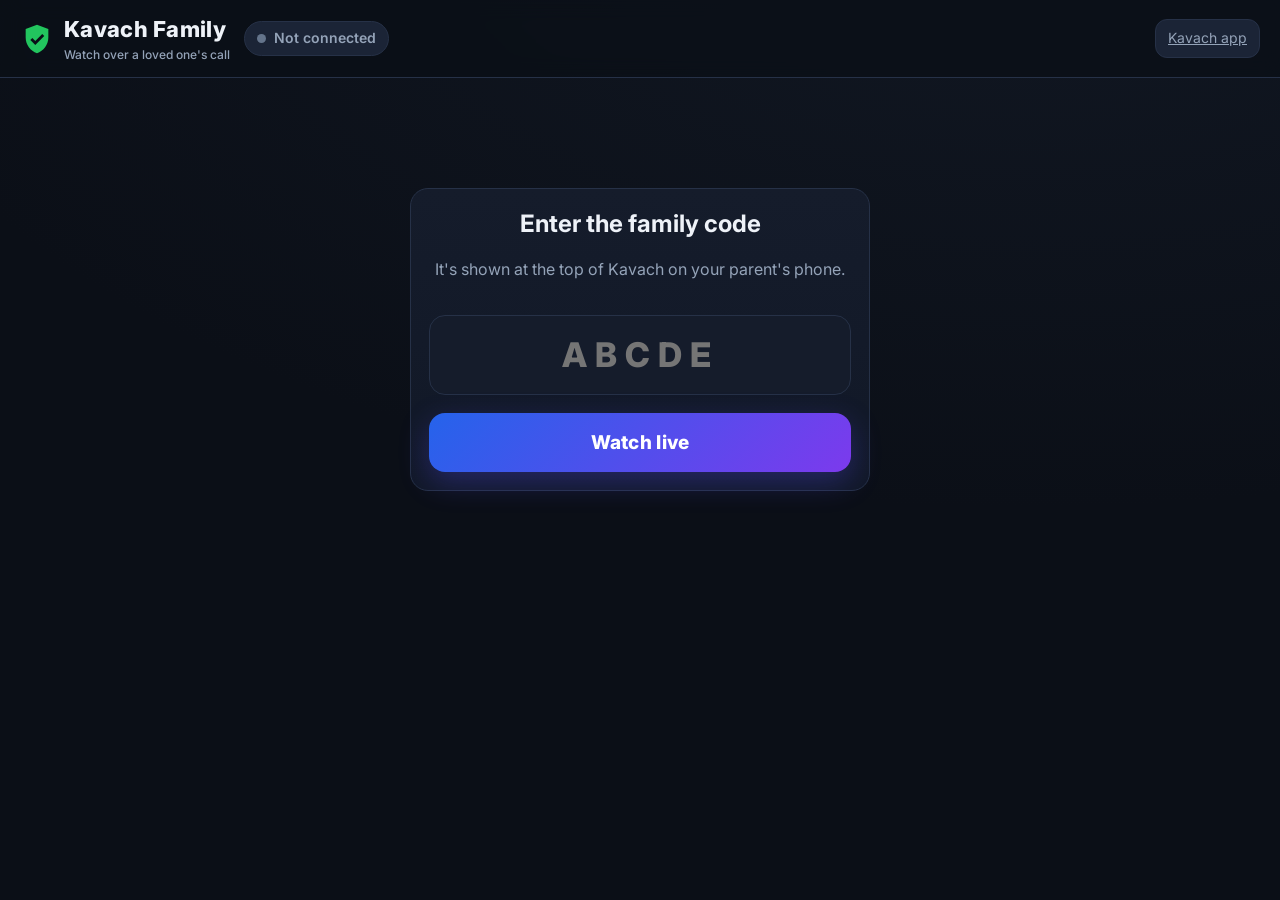
==== static/family.html @ e49eddca "Kavach v1: live scam meter, stage tracker, spoken warnings, family live view, post-call report, demo" ====
<!doctype html>
<html lang="en">
<head>
  <meta charset="utf-8">
  <meta name="viewport" content="width=device-width, initial-scale=1, viewport-fit=cover">
  <meta name="theme-color" content="#0b0f17">
  <title>Kavach Family View</title>
  <meta name="description" content="Watch a loved one's call live and get alerted the moment Kavach detects a scam.">
  <link rel="icon" href="data:image/svg+xml,%3Csvg xmlns='http://www.w3.org/2000/svg' viewBox='0 0 24 24'%3E%3Cpath fill='%23a78bfa' d='M12 2 4 5v6c0 5 3.4 9.7 8 11 4.6-1.3 8-6 8-11V5l-8-3z'/%3E%3C/svg%3E">
  <link rel="preconnect" href="https://fonts.googleapis.com">
  <link href="https://fonts.googleapis.com/css2?family=Inter:wght@400;500;600;700;800;900&display=swap" rel="stylesheet">
  <link rel="stylesheet" href="css/kavach.css">
</head>
<body>
  <header class="topbar">
    <div class="brand">
      <svg viewBox="0 0 24 24" fill="currentColor" aria-hidden="true"><path d="M12 2 4 5v6c0 5 3.4 9.7 8 11 4.6-1.3 8-6 8-11V5l-8-3zm-1.2 14.2-3.5-3.5 1.4-1.4 2.1 2.1 4.9-4.9 1.4 1.4-6.3 6.3z"/></svg>
      <div>Kavach Family<small>Watch over a loved one's call</small></div>
    </div>
    <span class="pill" id="status"><span class="dot"></span><span id="status-text">Not connected</span></span>
    <div class="spacer"></div>
    <a class="icon-btn" href="./">Kavach app</a>
  </header>

  <main class="wrap">
    <section class="join card" id="join">
      <h2 style="margin:0">Enter the family code</h2>
      <p class="sub" style="color:var(--muted)">It's shown at the top of Kavach on your parent's phone.</p>
      <form id="join-form">
        <input id="code-input" maxlength="5" autocomplete="off" placeholder="ABCDE" aria-label="Family code">
        <button class="go" style="margin:0;width:100%">Watch live</button>
      </form>
    </section>

    <div class="hidden" id="watching">
      <div class="family-banner">
        <span style="font-size:30px">👵</span>
        <div><div class="who">Amma's call</div><div style="color:var(--muted);font-size:14px">Family code <b id="code"></b> · you'll be alerted if it turns into a scam</div></div>
        <div class="spacer"></div>
        <button class="icon-btn" id="sound-btn">🔔 Enable alert sound</button>
      </div>
      <div id="dashboard"></div>
    </div>
  </main>

  <script type="module" src="js/family.js"></script>
</body>
</html>
---- static/css/kavach.css ----
:root {
  --bg: #0b0f17;
  --bg-2: #111827;
  --panel: #151c2b;
  --panel-2: #1b2436;
  --line: #263147;
  --text: #eef2f8;
  --muted: #94a3b8;
  --faint: #64748b;
  --safe: #22c55e;
  --warn: #f59e0b;
  --danger: #ef4444;
  --accent: #60a5fa;
  --accent-2: #a78bfa;
  --radius: 18px;
  --risk: var(--safe);
  font-family: "Inter", "Noto Sans", "Noto Sans Devanagari", "Noto Sans Tamil", system-ui, -apple-system, "Segoe UI", sans-serif;
  color-scheme: dark;
}

* { box-sizing: border-box; }
html, body { margin: 0; }
body {
  background: radial-gradient(1200px 600px at 80% -10%, #1e293b55, transparent), var(--bg);
  color: var(--text);
  min-height: 100vh;
  font-size: 16px;
  line-height: 1.45;
  -webkit-font-smoothing: antialiased;
}
body.risk-mid { --risk: var(--warn); }
body.risk-high { --risk: var(--danger); }

button, select, input { font: inherit; color: inherit; }
button { cursor: pointer; }
a { color: var(--accent); }
.hidden { display: none !important; }

/* ---------- Top bar ---------- */
.topbar {
  display: flex; align-items: center; gap: 14px; flex-wrap: wrap;
  padding: 14px 20px; border-bottom: 1px solid var(--line);
  background: #0b0f17cc; backdrop-filter: blur(10px);
  position: sticky; top: 0; z-index: 20;
}
.brand { display: flex; align-items: center; gap: 10px; font-weight: 800; font-size: 22px; letter-spacing: .3px; }
.brand svg { width: 34px; height: 34px; color: var(--risk); transition: color .4s; }
.brand small { display: block; font-size: 12px; font-weight: 500; color: var(--muted); letter-spacing: 0; }
.spacer { flex: 1; }

.pill {
  display: inline-flex; align-items: center; gap: 8px;
  padding: 6px 12px; border-radius: 999px; font-size: 14px; font-weight: 600;
  background: var(--panel-2); border: 1px solid var(--line); color: var(--muted);
}
.pill .dot { width: 9px; height: 9px; border-radius: 50%; background: var(--faint); }
.pill.live { color: #fecaca; border-color: #7f1d1d; background: #2a1215; }
.pill.live .dot { background: var(--danger); animation: blink 1s infinite; }
.pill.connecting .dot { background: var(--warn); animation: blink .5s infinite; }
@keyframes blink { 50% { opacity: .25; } }

.code-badge {
  display: inline-flex; align-items: center; gap: 8px; cursor: pointer;
  padding: 6px 12px; border-radius: 999px; font-size: 14px;
  background: #1e1b4b; border: 1px solid #4338ca; color: #c7d2fe;
}
.code-badge b { font-family: ui-monospace, Menlo, monospace; letter-spacing: 2px; color: #fff; }

.icon-btn {
  background: var(--panel-2); border: 1px solid var(--line); border-radius: 12px;
  padding: 8px 12px; font-size: 14px; color: var(--muted);
}
.icon-btn:hover { color: var(--text); border-color: var(--faint); }

/* ---------- Layout ---------- */
.wrap { max-width: 1280px; margin: 0 auto; padding: 20px; }
.controls {
  display: flex; flex-wrap: wrap; gap: 12px; align-items: end; margin-bottom: 18px;
}
.field { display: flex; flex-direction: column; gap: 6px; }
.field label { font-size: 13px; color: var(--muted); font-weight: 600; }
select {
  background: var(--panel); border: 1px solid var(--line); border-radius: 12px;
  padding: 12px 14px; min-width: 190px; font-size: 16px;
}
.seg { display: inline-flex; background: var(--panel); border: 1px solid var(--line); border-radius: 12px; padding: 4px; }
.seg button {
  background: none; border: 0; padding: 9px 14px; border-radius: 9px; color: var(--muted); font-weight: 600;
}
.seg button.on { background: var(--panel-2); color: var(--text); box-shadow: inset 0 0 0 1px var(--line); }

.go {
  margin-left: auto; min-width: 230px; padding: 16px 26px; border-radius: 16px; border: 0;
  font-size: 19px; font-weight: 800; letter-spacing: .3px;
  background: linear-gradient(135deg, #2563eb, #7c3aed); color: #fff;
  box-shadow: 0 10px 30px #4f46e555; transition: transform .1s, box-shadow .2s;
  display: inline-flex; align-items: center; justify-content: center; gap: 10px;
}
.go:hover { transform: translateY(-1px); }
.go:active { transform: translateY(1px); }
.go.stop { background: linear-gradient(135deg, #dc2626, #9f1239); box-shadow: 0 10px 30px #dc262655; }
.go:disabled { opacity: .6; cursor: progress; }

.grid {
  display: grid; gap: 18px;
  grid-template-columns: minmax(320px, 420px) 1fr;
}
.card {
  background: linear-gradient(180deg, var(--panel), var(--bg-2));
  border: 1px solid var(--line); border-radius: var(--radius); padding: 18px;
}
.card h3 {
  margin: 0 0 12px; font-size: 13px; text-transform: uppercase; letter-spacing: 1.2px; color: var(--muted);
  display: flex; align-items: center; gap: 8px;
}
.card h3 .tag { margin-left: auto; text-transform: none; letter-spacing: 0; font-weight: 500; color: var(--faint); }
.col { display: flex; flex-direction: column; gap: 18px; min-width: 0; }

/* ---------- Meter ---------- */
.meter-card { text-align: center; position: relative; overflow: hidden; }
.meter-card::after {
  content: ""; position: absolute; inset: auto -40% -60% -40%; height: 70%;
  background: radial-gradient(closest-side, var(--risk), transparent); opacity: .13; transition: background .5s;
  pointer-events: none;
}
.gauge { width: 100%; max-width: 340px; margin: 0 auto; display: block; }
.gauge .track { stroke: #233049; }
.gauge .fill { stroke: var(--risk); transition: stroke-dashoffset .8s cubic-bezier(.2,.8,.2,1), stroke .5s; filter: drop-shadow(0 0 10px var(--risk)); }
.score-num { font-size: 64px; font-weight: 900; line-height: 1; margin-top: -92px; color: var(--risk); transition: color .5s; font-variant-numeric: tabular-nums; }
.score-num small { font-size: 22px; color: var(--muted); font-weight: 700; }
.verdict { margin-top: 8px; font-size: 20px; font-weight: 800; color: var(--risk); }
.scam-type { margin-top: 4px; color: var(--muted); font-size: 15px; min-height: 22px; }
.reason { margin-top: 10px; font-size: 15px; color: var(--text); min-height: 22px; }
.flags { display: flex; flex-wrap: wrap; gap: 8px; justify-content: center; margin-top: 12px; min-height: 8px; }
.flag {
  padding: 5px 11px; border-radius: 999px; font-size: 13px; font-weight: 600;
  background: #3b0d12; color: #fecaca; border: 1px solid #7f1d1d; animation: pop .35s ease-out;
}
@keyframes pop { from { transform: scale(.6); opacity: 0; } }

/* ---------- Scam stages ---------- */
.stages { display: grid; grid-template-columns: repeat(5, 1fr); gap: 6px; }
.stage { text-align: center; font-size: 12px; color: var(--faint); }
.stage .bar { height: 8px; border-radius: 6px; background: #233049; margin-bottom: 7px; transition: background .4s, box-shadow .4s; }
.stage.done { color: var(--text); }
.stage.done .bar { background: var(--risk); box-shadow: 0 0 12px var(--risk); }
.stage.current { font-weight: 800; color: var(--risk); }

/* ---------- Safe reply ---------- */
.reply-card { border-color: #14532d; background: linear-gradient(180deg, #0f2a1c, #0d1f17); }
.reply-card h3 { color: #86efac; }
.reply-text { font-size: 22px; font-weight: 700; line-height: 1.35; color: #dcfce7; }
.reply-card button { margin-top: 12px; }
.btn {
  background: var(--panel-2); border: 1px solid var(--line); border-radius: 12px; padding: 10px 16px; font-weight: 700;
  display: inline-flex; align-items: center; gap: 8px;
}
.btn.green { background: #14532d; border-color: #166534; color: #dcfce7; }
.btn.red { background: #7f1d1d; border-color: #991b1b; color: #fee2e2; }
.btn.blue { background: #1e3a8a; border-color: #1d4ed8; color: #dbeafe; }

/* ---------- Audio visual ---------- */
.viz { display: flex; align-items: center; gap: 12px; }
.viz canvas { width: 100%; height: 54px; display: block; }
.viz .lang { white-space: nowrap; font-size: 13px; color: var(--muted); }

/* ---------- Transcript ---------- */
.transcript-card { display: flex; flex-direction: column; min-height: 460px; }
.transcript { flex: 1; overflow-y: auto; max-height: 520px; padding-right: 6px; scroll-behavior: smooth; }
.empty { color: var(--faint); text-align: center; padding: 60px 20px; font-size: 17px; }
.empty b { color: var(--muted); }
.line { padding: 12px 14px; border-radius: 14px; background: #ffffff06; border: 1px solid transparent; margin-bottom: 10px; animation: slide .3s ease-out; }
@keyframes slide { from { transform: translateY(8px); opacity: 0; } }
.line .meta { display: flex; gap: 8px; font-size: 12px; color: var(--faint); margin-bottom: 4px; }
.line .meta .lg { background: var(--panel-2); border-radius: 6px; padding: 0 6px; color: var(--muted); }
.line .txt { font-size: 19px; line-height: 1.5; }
.line .en { font-size: 14px; color: var(--muted); margin-top: 4px; font-style: italic; }
.line.partial { opacity: .6; border-style: dashed; border-color: var(--line); }
.line.hot { border-color: #7f1d1d; background: #2a121566; }
mark { background: #ef444433; color: #fecaca; border-radius: 4px; padding: 0 3px; font-weight: 700; }

/* ---------- Timeline ---------- */
.timeline svg { width: 100%; height: 110px; display: block; }
.timeline .grid-line { stroke: #233049; stroke-dasharray: 3 5; }
.timeline .area { fill: url(#riskGrad); }
.timeline .path { fill: none; stroke: var(--risk); stroke-width: 2.5; filter: drop-shadow(0 0 6px var(--risk)); }
.timeline .warn-mark { stroke: var(--danger); stroke-width: 2; }
.timeline text { fill: var(--faint); font-size: 10px; }

/* ---------- Warning overlay ---------- */
.alarm {
  position: fixed; inset: 0; z-index: 100; display: flex; align-items: center; justify-content: center; padding: 24px;
  background: radial-gradient(circle at center, #b91c1cee, #450a0aF5);
  animation: alarm 1.1s ease-in-out infinite alternate;
}
@keyframes alarm { to { background: radial-gradient(circle at center, #dc2626f0, #7f1d1dF5); } }
.alarm-inner { text-align: center; max-width: 900px; }
.alarm .big-icon { font-size: 90px; line-height: 1; animation: shake .5s infinite; display: inline-block; }
@keyframes shake { 25% { transform: rotate(-8deg); } 75% { transform: rotate(8deg); } }
.alarm h1 { font-size: clamp(30px, 6vw, 64px); margin: 12px 0; line-height: 1.15; font-weight: 900; }
.alarm .alarm-en { font-size: clamp(16px, 2.4vw, 22px); opacity: .9; }
.alarm .alarm-score { display: inline-block; margin-top: 18px; padding: 8px 18px; border-radius: 999px; background: #00000040; font-weight: 800; font-size: 18px; }
.alarm .actions { margin-top: 26px; display: flex; gap: 12px; justify-content: center; flex-wrap: wrap; }
.alarm .actions .btn { font-size: 18px; padding: 14px 22px; background: #fff; color: #7f1d1d; border: 0; }
.alarm .actions .btn.ghost { background: #00000033; color: #fff; }

/* ---------- Modal (report, share) ---------- */
.modal-bg { position: fixed; inset: 0; z-index: 90; background: #000000aa; display: flex; align-items: center; justify-content: center; padding: 16px; }
.modal {
  width: min(760px, 100%); max-height: 92vh; overflow-y: auto;
  background: var(--bg-2); border: 1px solid var(--line); border-radius: 22px; padding: 26px;
  animation: pop .3s ease-out;
}
.modal h2 { margin: 0 0 6px; font-size: 26px; }
.modal .sub { color: var(--muted); margin-bottom: 16px; }
.verdict-badge { display: inline-block; padding: 6px 14px; border-radius: 999px; font-weight: 900; letter-spacing: 1px; text-transform: uppercase; font-size: 14px; }
.verdict-badge.scam { background: #7f1d1d; color: #fee2e2; }
.verdict-badge.suspicious { background: #78350f; color: #fef3c7; }
.verdict-badge.safe { background: #14532d; color: #dcfce7; }
.summary-local { font-size: 21px; line-height: 1.5; font-weight: 600; margin: 14px 0 6px; }
.summary-en { color: var(--muted); }
.steps { margin: 16px 0; padding-left: 0; list-style: none; }
.steps li { padding: 10px 14px; border-radius: 12px; background: var(--panel); margin-bottom: 8px; border-left: 4px solid var(--accent); }
.helpline {
  display: flex; align-items: center; gap: 16px; padding: 16px; border-radius: 16px; margin: 12px 0;
  background: linear-gradient(135deg, #1e3a8a, #312e81); border: 1px solid #3730a3;
}
.helpline .num { font-size: 40px; font-weight: 900; letter-spacing: 2px; }
.helpline a { color: #fff; }
.modal .row { display: flex; gap: 10px; flex-wrap: wrap; margin-top: 16px; }
.stats { display: grid; grid-template-columns: repeat(3, 1fr); gap: 10px; margin: 14px 0; }
.stat { background: var(--panel); border-radius: 14px; padding: 12px; text-align: center; }
.stat b { display: block; font-size: 24px; }
.stat span { font-size: 12px; color: var(--muted); }
.qr { background: #fff; padding: 14px; border-radius: 14px; display: inline-block; margin: 12px 0; }
.share-link { font-family: ui-monospace, Menlo, monospace; background: var(--panel); padding: 10px 12px; border-radius: 10px; word-break: break-all; font-size: 14px; }

/* ---------- History drawer ---------- */
.history { margin-top: 18px; }
.hist-item { display: flex; gap: 12px; align-items: center; padding: 10px 12px; border-radius: 12px; background: var(--panel); margin-bottom: 8px; font-size: 14px; }
.hist-item .when { color: var(--faint); white-space: nowrap; }
.hist-item .what { flex: 1; color: var(--muted); }

/* ---------- Toast ---------- */
.toast {
  position: fixed; bottom: 20px; left: 50%; transform: translateX(-50%); z-index: 120;
  background: #1f2937; border: 1px solid var(--line); padding: 12px 18px; border-radius: 12px; font-size: 15px;
  box-shadow: 0 10px 30px #0008; max-width: calc(100% - 32px);
}
.toast.err { border-color: #991b1b; background: #2a1215; }

/* ---------- Family page ---------- */
.join { max-width: 460px; margin: 10vh auto; text-align: center; }
.join input {
  width: 100%; text-align: center; font-size: 34px; letter-spacing: 8px; text-transform: uppercase; font-weight: 800;
  background: var(--panel); border: 1px solid var(--line); border-radius: 16px; padding: 14px; margin: 18px 0;
}
.family-banner { padding: 14px 18px; border-radius: 16px; margin-bottom: 18px; background: var(--panel); border: 1px solid var(--line); display: flex; gap: 14px; align-items: center; flex-wrap: wrap; }
.family-banner .who { font-size: 20px; font-weight: 800; }

/* ---------- Mobile ---------- */
@media (max-width: 900px) {
  .grid { grid-template-columns: 1fr; }
  .go { margin-left: 0; width: 100%; }
  .transcript-card { min-height: 320px; }
  .score-num { font-size: 54px; }
}
@media (max-width: 560px) {
  .wrap { padding: 14px 16px; }
  .topbar { padding: 12px 16px; }
  .controls .field, .controls select { width: 100%; }
  .seg { width: 100%; }
  .seg button { flex: 1; }
  .stage { font-size: 10px; }
  .stats { grid-template-columns: 1fr 1fr 1fr; }
}
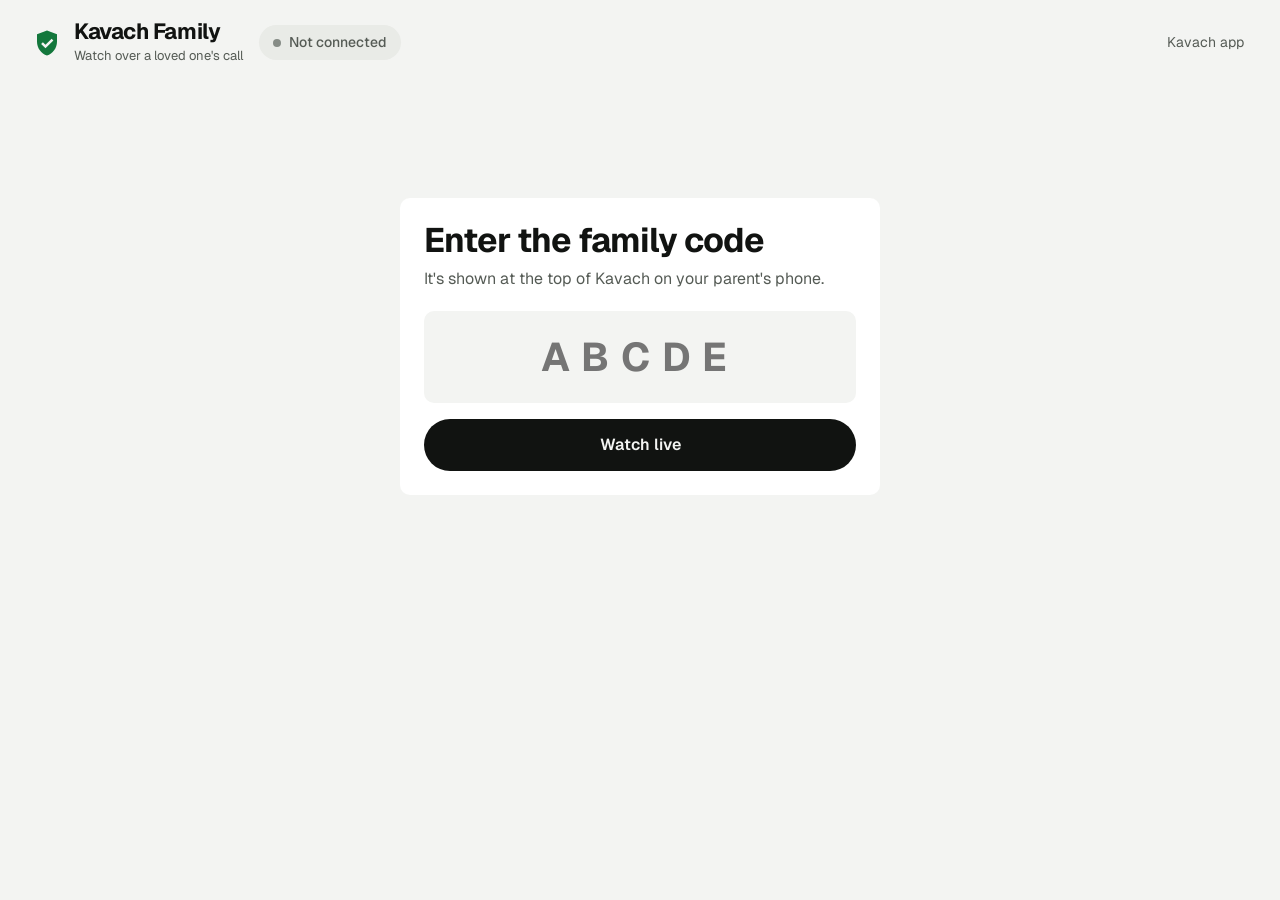
==== commit 8d2564d8: "Premium redesign: flat surfaces, Geist type, light and dark modes, no gradients/glows/emoji Co-Autho" ====
--- a/static/family.html
+++ b/static/family.html
@@ -3,19 +3,19 @@
 <head>
   <meta charset="utf-8">
   <meta name="viewport" content="width=device-width, initial-scale=1, viewport-fit=cover">
-  <meta name="theme-color" content="#0b0f17">
+  <meta name="theme-color" content="#f3f4f2">
   <title>Kavach Family View</title>
   <meta name="description" content="Watch a loved one's call live and get alerted the moment Kavach detects a scam.">
-  <link rel="icon" href="data:image/svg+xml,%3Csvg xmlns='http://www.w3.org/2000/svg' viewBox='0 0 24 24'%3E%3Cpath fill='%23a78bfa' d='M12 2 4 5v6c0 5 3.4 9.7 8 11 4.6-1.3 8-6 8-11V5l-8-3z'/%3E%3C/svg%3E">
+  <link rel="icon" href="data:image/svg+xml,%3Csvg xmlns='http://www.w3.org/2000/svg' viewBox='0 0 24 24'%3E%3Cpath fill='%2313773c' d='M12 2 4 5v6c0 5 3.4 9.7 8 11 4.6-1.3 8-6 8-11V5l-8-3z'/%3E%3C/svg%3E">
   <link rel="preconnect" href="https://fonts.googleapis.com">
-  <link href="https://fonts.googleapis.com/css2?family=Inter:wght@400;500;600;700;800;900&display=swap" rel="stylesheet">
+  <link href="https://fonts.googleapis.com/css2?family=Geist:wght@400;500;600;700&family=Noto+Sans+Devanagari:wght@400;600;700&display=swap" rel="stylesheet">
   <link rel="stylesheet" href="css/kavach.css">
 </head>
 <body>
   <header class="topbar">
     <div class="brand">
       <svg viewBox="0 0 24 24" fill="currentColor" aria-hidden="true"><path d="M12 2 4 5v6c0 5 3.4 9.7 8 11 4.6-1.3 8-6 8-11V5l-8-3zm-1.2 14.2-3.5-3.5 1.4-1.4 2.1 2.1 4.9-4.9 1.4 1.4-6.3 6.3z"/></svg>
-      <div>Kavach Family<small>Watch over a loved one's call</small></div>
+      <div><h1>Kavach Family</h1><small>Watch over a loved one's call</small></div>
     </div>
     <span class="pill" id="status"><span class="dot"></span><span id="status-text">Not connected</span></span>
     <div class="spacer"></div>
@@ -24,20 +24,19 @@
 
   <main class="wrap">
     <section class="join card" id="join">
-      <h2 style="margin:0">Enter the family code</h2>
-      <p class="sub" style="color:var(--muted)">It's shown at the top of Kavach on your parent's phone.</p>
+      <h2>Enter the family code</h2>
+      <p style="color:var(--muted);margin:0">It's shown at the top of Kavach on your parent's phone.</p>
       <form id="join-form">
         <input id="code-input" maxlength="5" autocomplete="off" placeholder="ABCDE" aria-label="Family code">
-        <button class="go" style="margin:0;width:100%">Watch live</button>
+        <button class="go">Watch live</button>
       </form>
     </section>
 
     <div class="hidden" id="watching">
       <div class="family-banner">
-        <span style="font-size:30px">👵</span>
         <div><div class="who">Amma's call</div><div style="color:var(--muted);font-size:14px">Family code <b id="code"></b> · you'll be alerted if it turns into a scam</div></div>
         <div class="spacer"></div>
-        <button class="icon-btn" id="sound-btn">🔔 Enable alert sound</button>
+        <button class="icon-btn" id="sound-btn">Turn on alert sound</button>
       </div>
       <div id="dashboard"></div>
     </div>
--- a/static/css/kavach.css
+++ b/static/css/kavach.css
@@ -1,276 +1,280 @@
+/* Kavach — flat, quiet surfaces; the risk number is the loudest thing on screen.
+   One ground, one ink, one action colour (ink). Risk colours are data, not decoration. */
 :root {
-  --bg: #0b0f17;
-  --bg-2: #111827;
-  --panel: #151c2b;
-  --panel-2: #1b2436;
-  --line: #263147;
-  --text: #eef2f8;
-  --muted: #94a3b8;
-  --faint: #64748b;
-  --safe: #22c55e;
-  --warn: #f59e0b;
-  --danger: #ef4444;
-  --accent: #60a5fa;
-  --accent-2: #a78bfa;
-  --radius: 18px;
+  --ground: #f3f4f2;
+  --surface: #ffffff;
+  --surface-2: #e9ebe7;
+  --surface-3: #dfe2dd;
+  --ink: #111311;
+  --muted: #555b55;
+  --faint: #868c86;
+  --safe: #13773c;
+  --warn: #a8540a;
+  --danger: #c81e1e;
+  --danger-ground: #b91515;
+  --hot-bg: #fbe3e1;
+  --hot-ink: #8f1414;
   --risk: var(--safe);
-  font-family: "Inter", "Noto Sans", "Noto Sans Devanagari", "Noto Sans Tamil", system-ui, -apple-system, "Segoe UI", sans-serif;
+  --radius: 10px;
+  font-family: "Geist", "Noto Sans Devanagari", "Noto Sans Tamil", system-ui, -apple-system, "Segoe UI", sans-serif;
+  color-scheme: light;
+}
+@media (prefers-color-scheme: dark) {
+  :root:not([data-theme="light"]) {
+    --ground: #0c0d0c; --surface: #161816; --surface-2: #1f221f; --surface-3: #2a2d2a;
+    --ink: #f1f2f0; --muted: #a6aba6; --faint: #6f746f;
+    --safe: #3fcf7d; --warn: #f0a63a; --danger: #ff5148; --danger-ground: #c4120c;
+    --hot-bg: #3a1513; --hot-ink: #ffc9c4;
+    color-scheme: dark;
+  }
+}
+:root[data-theme="dark"] {
+  --ground: #0c0d0c; --surface: #161816; --surface-2: #1f221f; --surface-3: #2a2d2a;
+  --ink: #f1f2f0; --muted: #a6aba6; --faint: #6f746f;
+  --safe: #3fcf7d; --warn: #f0a63a; --danger: #ff5148; --danger-ground: #c4120c;
+  --hot-bg: #3a1513; --hot-ink: #ffc9c4;
   color-scheme: dark;
 }
 
 * { box-sizing: border-box; }
-html, body { margin: 0; }
+html, body { margin: 0; overflow-x: hidden; }
 body {
-  background: radial-gradient(1200px 600px at 80% -10%, #1e293b55, transparent), var(--bg);
-  color: var(--text);
+  background: var(--ground);
+  color: var(--ink);
   min-height: 100vh;
   font-size: 16px;
-  line-height: 1.45;
+  line-height: 1.5;
   -webkit-font-smoothing: antialiased;
+  font-feature-settings: "tnum" 1;
 }
 body.risk-mid { --risk: var(--warn); }
 body.risk-high { --risk: var(--danger); }
 
 button, select, input { font: inherit; color: inherit; }
 button { cursor: pointer; }
-a { color: var(--accent); }
+a { color: inherit; }
 .hidden { display: none !important; }
 
-/* ---------- Top bar ---------- */
+/* ---------- Bar ---------- */
 .topbar {
-  display: flex; align-items: center; gap: 14px; flex-wrap: wrap;
-  padding: 14px 20px; border-bottom: 1px solid var(--line);
-  background: #0b0f17cc; backdrop-filter: blur(10px);
-  position: sticky; top: 0; z-index: 20;
-}
-.brand { display: flex; align-items: center; gap: 10px; font-weight: 800; font-size: 22px; letter-spacing: .3px; }
-.brand svg { width: 34px; height: 34px; color: var(--risk); transition: color .4s; }
-.brand small { display: block; font-size: 12px; font-weight: 500; color: var(--muted); letter-spacing: 0; }
+  display: flex; align-items: center; gap: 16px; flex-wrap: wrap;
+  max-width: 1320px; margin: 0 auto; padding: 20px 32px 8px;
+}
+.brand { display: flex; align-items: center; gap: 12px; }
+.brand svg { width: 30px; height: 30px; color: var(--risk); transition: color .4s; }
+.brand h1 { margin: 0; font-size: 22px; font-weight: 700; letter-spacing: -0.02em; line-height: 1; }
+.brand small { display: block; font-size: 13px; font-weight: 400; color: var(--muted); margin-top: 4px; letter-spacing: 0; }
 .spacer { flex: 1; }
 
 .pill {
   display: inline-flex; align-items: center; gap: 8px;
-  padding: 6px 12px; border-radius: 999px; font-size: 14px; font-weight: 600;
-  background: var(--panel-2); border: 1px solid var(--line); color: var(--muted);
-}
-.pill .dot { width: 9px; height: 9px; border-radius: 50%; background: var(--faint); }
-.pill.live { color: #fecaca; border-color: #7f1d1d; background: #2a1215; }
-.pill.live .dot { background: var(--danger); animation: blink 1s infinite; }
-.pill.connecting .dot { background: var(--warn); animation: blink .5s infinite; }
-@keyframes blink { 50% { opacity: .25; } }
+  padding: 7px 14px; border-radius: 999px; font-size: 14px; font-weight: 500;
+  background: var(--surface-2); color: var(--muted);
+}
+.pill .dot { width: 8px; height: 8px; border-radius: 50%; background: var(--faint); }
+.pill.live { background: var(--danger-ground); color: #fff; }
+.pill.live .dot { background: #fff; animation: blink 1.2s infinite; }
+.pill.connecting .dot { background: var(--warn); animation: blink .6s infinite; }
+@keyframes blink { 50% { opacity: .2; } }
 
 .code-badge {
-  display: inline-flex; align-items: center; gap: 8px; cursor: pointer;
-  padding: 6px 12px; border-radius: 999px; font-size: 14px;
-  background: #1e1b4b; border: 1px solid #4338ca; color: #c7d2fe;
-}
-.code-badge b { font-family: ui-monospace, Menlo, monospace; letter-spacing: 2px; color: #fff; }
-
-.icon-btn {
-  background: var(--panel-2); border: 1px solid var(--line); border-radius: 12px;
-  padding: 8px 12px; font-size: 14px; color: var(--muted);
-}
-.icon-btn:hover { color: var(--text); border-color: var(--faint); }
+  display: inline-flex; align-items: center; gap: 10px; border: 0;
+  padding: 8px 16px; border-radius: 999px; font-size: 14px;
+  background: var(--surface); color: var(--muted);
+}
+.code-badge b { color: var(--ink); font-weight: 700; letter-spacing: .12em; }
+.icon-btn { background: none; border: 0; padding: 8px 4px; font-size: 14px; color: var(--muted); text-decoration: none; }
+.icon-btn:hover { color: var(--ink); }
 
 /* ---------- Layout ---------- */
-.wrap { max-width: 1280px; margin: 0 auto; padding: 20px; }
-.controls {
-  display: flex; flex-wrap: wrap; gap: 12px; align-items: end; margin-bottom: 18px;
-}
+.wrap { max-width: 1320px; margin: 0 auto; padding: 16px 32px 64px; }
+.controls { display: flex; flex-wrap: wrap; gap: 16px; align-items: end; margin-bottom: 24px; }
 .field { display: flex; flex-direction: column; gap: 6px; }
-.field label { font-size: 13px; color: var(--muted); font-weight: 600; }
+.field label { font-size: 13px; color: var(--muted); }
 select {
-  background: var(--panel); border: 1px solid var(--line); border-radius: 12px;
-  padding: 12px 14px; min-width: 190px; font-size: 16px;
-}
-.seg { display: inline-flex; background: var(--panel); border: 1px solid var(--line); border-radius: 12px; padding: 4px; }
-.seg button {
-  background: none; border: 0; padding: 9px 14px; border-radius: 9px; color: var(--muted); font-weight: 600;
-}
-.seg button.on { background: var(--panel-2); color: var(--text); box-shadow: inset 0 0 0 1px var(--line); }
+  appearance: none; -webkit-appearance: none;
+  background: var(--surface) url("data:image/svg+xml,%3Csvg xmlns='http://www.w3.org/2000/svg' width='12' height='8'%3E%3Cpath d='M1 1l5 5 5-5' fill='none' stroke='%23868c86' stroke-width='1.6'/%3E%3C/svg%3E") no-repeat right 14px center;
+  border: 0; border-radius: var(--radius); padding: 0 40px 0 14px; min-width: 200px; font-size: 15px; height: 44px;
+}
+.seg { display: inline-flex; background: var(--surface-2); border-radius: 999px; padding: 4px; height: 44px; }
+.seg button { background: none; border: 0; padding: 0 18px; border-radius: 999px; color: var(--muted); font-weight: 500; font-size: 15px; }
+.seg button.on { background: var(--surface); color: var(--ink); }
 
 .go {
-  margin-left: auto; min-width: 230px; padding: 16px 26px; border-radius: 16px; border: 0;
-  font-size: 19px; font-weight: 800; letter-spacing: .3px;
-  background: linear-gradient(135deg, #2563eb, #7c3aed); color: #fff;
-  box-shadow: 0 10px 30px #4f46e555; transition: transform .1s, box-shadow .2s;
-  display: inline-flex; align-items: center; justify-content: center; gap: 10px;
-}
-.go:hover { transform: translateY(-1px); }
-.go:active { transform: translateY(1px); }
-.go.stop { background: linear-gradient(135deg, #dc2626, #9f1239); box-shadow: 0 10px 30px #dc262655; }
-.go:disabled { opacity: .6; cursor: progress; }
-
-.grid {
-  display: grid; gap: 18px;
-  grid-template-columns: minmax(320px, 420px) 1fr;
-}
-.card {
-  background: linear-gradient(180deg, var(--panel), var(--bg-2));
-  border: 1px solid var(--line); border-radius: var(--radius); padding: 18px;
-}
-.card h3 {
-  margin: 0 0 12px; font-size: 13px; text-transform: uppercase; letter-spacing: 1.2px; color: var(--muted);
-  display: flex; align-items: center; gap: 8px;
-}
-.card h3 .tag { margin-left: auto; text-transform: none; letter-spacing: 0; font-weight: 500; color: var(--faint); }
-.col { display: flex; flex-direction: column; gap: 18px; min-width: 0; }
-
-/* ---------- Meter ---------- */
-.meter-card { text-align: center; position: relative; overflow: hidden; }
-.meter-card::after {
-  content: ""; position: absolute; inset: auto -40% -60% -40%; height: 70%;
-  background: radial-gradient(closest-side, var(--risk), transparent); opacity: .13; transition: background .5s;
-  pointer-events: none;
-}
-.gauge { width: 100%; max-width: 340px; margin: 0 auto; display: block; }
-.gauge .track { stroke: #233049; }
-.gauge .fill { stroke: var(--risk); transition: stroke-dashoffset .8s cubic-bezier(.2,.8,.2,1), stroke .5s; filter: drop-shadow(0 0 10px var(--risk)); }
-.score-num { font-size: 64px; font-weight: 900; line-height: 1; margin-top: -92px; color: var(--risk); transition: color .5s; font-variant-numeric: tabular-nums; }
-.score-num small { font-size: 22px; color: var(--muted); font-weight: 700; }
-.verdict { margin-top: 8px; font-size: 20px; font-weight: 800; color: var(--risk); }
-.scam-type { margin-top: 4px; color: var(--muted); font-size: 15px; min-height: 22px; }
-.reason { margin-top: 10px; font-size: 15px; color: var(--text); min-height: 22px; }
-.flags { display: flex; flex-wrap: wrap; gap: 8px; justify-content: center; margin-top: 12px; min-height: 8px; }
-.flag {
-  padding: 5px 11px; border-radius: 999px; font-size: 13px; font-weight: 600;
-  background: #3b0d12; color: #fecaca; border: 1px solid #7f1d1d; animation: pop .35s ease-out;
-}
-@keyframes pop { from { transform: scale(.6); opacity: 0; } }
-
-/* ---------- Scam stages ---------- */
+  margin-left: auto; height: 52px; padding: 0 30px; border-radius: 999px; border: 0;
+  font-size: 16px; font-weight: 600; background: var(--ink); color: var(--ground);
+  display: inline-flex; align-items: center; justify-content: center; gap: 10px; transition: opacity .15s, transform .1s;
+}
+.go:hover { opacity: .88; }
+.go:active { transform: scale(.98); }
+.go.stop { background: var(--danger-ground); color: #fff; }
+.go:disabled { opacity: .5; cursor: progress; }
+
+.grid { display: grid; gap: 16px; grid-template-columns: minmax(340px, 440px) 1fr; }
+.card { background: var(--surface); border-radius: var(--radius); padding: 24px; }
+.card h3 { margin: 0 0 16px; font-size: 14px; font-weight: 500; color: var(--muted); display: flex; align-items: baseline; gap: 8px; }
+.card h3 .tag { margin-left: auto; font-size: 13px; color: var(--faint); font-weight: 400; }
+.col { display: flex; flex-direction: column; gap: 16px; min-width: 0; }
+
+/* ---------- Meter: the screen's one question ---------- */
+.meter-card { padding: 28px 28px 32px; }
+.gauge { width: 100%; max-width: 360px; margin: 4px auto 0; display: block; }
+.gauge .track { stroke: var(--surface-2); }
+.gauge .fill { stroke: var(--risk); transition: stroke-dashoffset .9s cubic-bezier(.2,.8,.2,1), stroke .5s; }
+.score-num {
+  text-align: center; font-size: 104px; font-weight: 700; line-height: .9; letter-spacing: -0.05em;
+  margin-top: -104px; color: var(--risk); transition: color .5s;
+}
+.score-num small { font-size: 32px; font-weight: 600; letter-spacing: -0.02em; margin-left: 2px; }
+.verdict { text-align: center; margin-top: 18px; font-size: 22px; font-weight: 700; letter-spacing: -0.02em; color: var(--ink); }
+body.risk-high .verdict { color: var(--danger); }
+.scam-type { text-align: center; margin-top: 2px; color: var(--muted); font-size: 15px; min-height: 22px; }
+.reason { margin-top: 20px; font-size: 16px; color: var(--ink); }
+.reason:empty { display: none; }
+.flags { display: flex; flex-wrap: wrap; gap: 8px; margin-top: 14px; }
+.flag { padding: 5px 12px; border-radius: 999px; font-size: 13px; font-weight: 500; background: var(--hot-bg); color: var(--hot-ink); animation: pop .3s ease-out; }
+@keyframes pop { from { transform: scale(.85); opacity: 0; } }
+
+/* ---------- Scam script tracker ---------- */
 .stages { display: grid; grid-template-columns: repeat(5, 1fr); gap: 6px; }
-.stage { text-align: center; font-size: 12px; color: var(--faint); }
-.stage .bar { height: 8px; border-radius: 6px; background: #233049; margin-bottom: 7px; transition: background .4s, box-shadow .4s; }
-.stage.done { color: var(--text); }
-.stage.done .bar { background: var(--risk); box-shadow: 0 0 12px var(--risk); }
-.stage.current { font-weight: 800; color: var(--risk); }
+.stage { font-size: 13px; color: var(--faint); line-height: 1.3; }
+.stage .bar { height: 6px; border-radius: 3px; background: var(--surface-2); margin-bottom: 10px; transition: background .4s; }
+.stage.done { color: var(--ink); }
+.stage.done .bar { background: var(--risk); }
+.stage.current { font-weight: 700; }
 
 /* ---------- Safe reply ---------- */
-.reply-card { border-color: #14532d; background: linear-gradient(180deg, #0f2a1c, #0d1f17); }
-.reply-card h3 { color: #86efac; }
-.reply-text { font-size: 22px; font-weight: 700; line-height: 1.35; color: #dcfce7; }
-.reply-card button { margin-top: 12px; }
+.reply-card { background: var(--ink); color: var(--ground); }
+.reply-card h3 { color: var(--ground); opacity: .7; }
+.reply-text { font-size: 24px; font-weight: 600; line-height: 1.35; letter-spacing: -0.01em; }
+.reply-card .btn { margin-top: 18px; background: var(--ground); color: var(--ink); }
+
 .btn {
-  background: var(--panel-2); border: 1px solid var(--line); border-radius: 12px; padding: 10px 16px; font-weight: 700;
-  display: inline-flex; align-items: center; gap: 8px;
-}
-.btn.green { background: #14532d; border-color: #166534; color: #dcfce7; }
-.btn.red { background: #7f1d1d; border-color: #991b1b; color: #fee2e2; }
-.btn.blue { background: #1e3a8a; border-color: #1d4ed8; color: #dbeafe; }
-
-/* ---------- Audio visual ---------- */
-.viz { display: flex; align-items: center; gap: 12px; }
-.viz canvas { width: 100%; height: 54px; display: block; }
-.viz .lang { white-space: nowrap; font-size: 13px; color: var(--muted); }
+  border: 0; border-radius: 999px; padding: 11px 20px; font-weight: 600; font-size: 15px;
+  display: inline-flex; align-items: center; gap: 8px; background: var(--surface-2); color: var(--ink); text-decoration: none;
+}
+.btn:hover { opacity: .88; }
+.btn.green, .btn.blue { background: var(--ink); color: var(--ground); }
+.btn.red { background: var(--danger-ground); color: #fff; }
+
+/* ---------- Live audio ---------- */
+.viz { display: flex; align-items: center; gap: 16px; }
+.viz canvas { flex: 1; min-width: 0; width: 100%; height: 48px; display: block; }
+.viz .lang { white-space: nowrap; font-size: 14px; color: var(--muted); }
 
 /* ---------- Transcript ---------- */
-.transcript-card { display: flex; flex-direction: column; min-height: 460px; }
-.transcript { flex: 1; overflow-y: auto; max-height: 520px; padding-right: 6px; scroll-behavior: smooth; }
-.empty { color: var(--faint); text-align: center; padding: 60px 20px; font-size: 17px; }
-.empty b { color: var(--muted); }
-.line { padding: 12px 14px; border-radius: 14px; background: #ffffff06; border: 1px solid transparent; margin-bottom: 10px; animation: slide .3s ease-out; }
-@keyframes slide { from { transform: translateY(8px); opacity: 0; } }
-.line .meta { display: flex; gap: 8px; font-size: 12px; color: var(--faint); margin-bottom: 4px; }
-.line .meta .lg { background: var(--panel-2); border-radius: 6px; padding: 0 6px; color: var(--muted); }
+.transcript-card { display: flex; flex-direction: column; min-height: 480px; }
+.transcript { flex: 1; overflow-y: auto; max-height: 540px; scroll-behavior: smooth; }
+.empty { color: var(--muted); padding: 64px 0; font-size: 18px; max-width: 36ch; }
+.empty b { color: var(--ink); font-weight: 600; }
+.line { padding: 14px 16px; border-radius: var(--radius); background: var(--ground); margin-bottom: 8px; animation: slide .3s ease-out; }
+@keyframes slide { from { transform: translateY(6px); opacity: 0; } }
+.line .meta { display: flex; gap: 10px; font-size: 13px; color: var(--faint); margin-bottom: 4px; }
+.line .meta .lg { color: var(--muted); }
 .line .txt { font-size: 19px; line-height: 1.5; }
-.line .en { font-size: 14px; color: var(--muted); margin-top: 4px; font-style: italic; }
-.line.partial { opacity: .6; border-style: dashed; border-color: var(--line); }
-.line.hot { border-color: #7f1d1d; background: #2a121566; }
-mark { background: #ef444433; color: #fecaca; border-radius: 4px; padding: 0 3px; font-weight: 700; }
+.line .en { font-size: 15px; color: var(--muted); margin-top: 4px; }
+.line.partial { background: none; color: var(--muted); }
+.line.hot { background: var(--hot-bg); }
+.line.hot .en { color: var(--hot-ink); opacity: .85; }
+mark { background: none; color: var(--danger); font-weight: 700; padding: 0; }
 
 /* ---------- Timeline ---------- */
-.timeline svg { width: 100%; height: 110px; display: block; }
-.timeline .grid-line { stroke: #233049; stroke-dasharray: 3 5; }
-.timeline .area { fill: url(#riskGrad); }
-.timeline .path { fill: none; stroke: var(--risk); stroke-width: 2.5; filter: drop-shadow(0 0 6px var(--risk)); }
+.timeline svg { width: 100%; height: 110px; display: block; overflow: visible; }
+.timeline .grid-line { stroke: var(--surface-2); stroke-width: 1; }
+.timeline .area { fill: var(--risk); opacity: .12; }
+.timeline .path { fill: none; stroke: var(--risk); stroke-width: 2.5; stroke-linejoin: round; }
 .timeline .warn-mark { stroke: var(--danger); stroke-width: 2; }
-.timeline text { fill: var(--faint); font-size: 10px; }
-
-/* ---------- Warning overlay ---------- */
+.timeline text { fill: var(--danger); font-size: 11px; font-weight: 600; }
+
+/* ---------- Alarm (floats over everything) ---------- */
 .alarm {
-  position: fixed; inset: 0; z-index: 100; display: flex; align-items: center; justify-content: center; padding: 24px;
-  background: radial-gradient(circle at center, #b91c1cee, #450a0aF5);
-  animation: alarm 1.1s ease-in-out infinite alternate;
-}
-@keyframes alarm { to { background: radial-gradient(circle at center, #dc2626f0, #7f1d1dF5); } }
-.alarm-inner { text-align: center; max-width: 900px; }
-.alarm .big-icon { font-size: 90px; line-height: 1; animation: shake .5s infinite; display: inline-block; }
-@keyframes shake { 25% { transform: rotate(-8deg); } 75% { transform: rotate(8deg); } }
-.alarm h1 { font-size: clamp(30px, 6vw, 64px); margin: 12px 0; line-height: 1.15; font-weight: 900; }
-.alarm .alarm-en { font-size: clamp(16px, 2.4vw, 22px); opacity: .9; }
-.alarm .alarm-score { display: inline-block; margin-top: 18px; padding: 8px 18px; border-radius: 999px; background: #00000040; font-weight: 800; font-size: 18px; }
-.alarm .actions { margin-top: 26px; display: flex; gap: 12px; justify-content: center; flex-wrap: wrap; }
-.alarm .actions .btn { font-size: 18px; padding: 14px 22px; background: #fff; color: #7f1d1d; border: 0; }
-.alarm .actions .btn.ghost { background: #00000033; color: #fff; }
-
-/* ---------- Modal (report, share) ---------- */
-.modal-bg { position: fixed; inset: 0; z-index: 90; background: #000000aa; display: flex; align-items: center; justify-content: center; padding: 16px; }
+  position: fixed; inset: 0; z-index: 100; display: flex; align-items: center; justify-content: center; padding: 32px;
+  background: var(--danger-ground); color: #fff;
+}
+.alarm::before { content: ""; position: absolute; inset: 0; background: #000; animation: alarm 1s ease-in-out infinite alternate; }
+@keyframes alarm { from { opacity: 0; } to { opacity: .22; } }
+.alarm-inner { position: relative; max-width: 980px; width: 100%; }
+.alarm .big-icon { width: 64px; height: 64px; animation: throb 1s ease-in-out infinite; }
+@keyframes throb { 50% { transform: scale(1.08); } }
+.alarm h1 { font-size: clamp(34px, 5.6vw, 76px); margin: 20px 0 16px; line-height: 1.02; font-weight: 700; letter-spacing: -0.035em; }
+.alarm .alarm-en { font-size: clamp(17px, 2vw, 22px); opacity: .9; max-width: 52ch; }
+.alarm .alarm-score { margin-top: 20px; font-size: 17px; font-weight: 600; opacity: .9; }
+.alarm .actions { margin-top: 32px; display: flex; gap: 12px; flex-wrap: wrap; }
+.alarm .actions .btn { font-size: 17px; padding: 15px 26px; background: #fff; color: #b91515; }
+.alarm .actions .btn.ghost { background: rgba(255,255,255,.16); color: #fff; }
+
+/* ---------- Dialogs ---------- */
+.modal-bg { position: fixed; inset: 0; z-index: 90; background: rgba(0,0,0,.55); display: flex; align-items: center; justify-content: center; padding: 16px; }
 .modal {
   width: min(760px, 100%); max-height: 92vh; overflow-y: auto;
-  background: var(--bg-2); border: 1px solid var(--line); border-radius: 22px; padding: 26px;
-  animation: pop .3s ease-out;
-}
-.modal h2 { margin: 0 0 6px; font-size: 26px; }
-.modal .sub { color: var(--muted); margin-bottom: 16px; }
-.verdict-badge { display: inline-block; padding: 6px 14px; border-radius: 999px; font-weight: 900; letter-spacing: 1px; text-transform: uppercase; font-size: 14px; }
-.verdict-badge.scam { background: #7f1d1d; color: #fee2e2; }
-.verdict-badge.suspicious { background: #78350f; color: #fef3c7; }
-.verdict-badge.safe { background: #14532d; color: #dcfce7; }
-.summary-local { font-size: 21px; line-height: 1.5; font-weight: 600; margin: 14px 0 6px; }
+  background: var(--surface); border-radius: 16px; padding: 32px;
+  box-shadow: 0 24px 64px rgba(0,0,0,.35); animation: pop .25s ease-out;
+}
+.modal h2 { margin: 12px 0 4px; font-size: 32px; font-weight: 700; letter-spacing: -0.03em; line-height: 1.1; }
+.modal .sub { color: var(--muted); margin-bottom: 20px; font-size: 14px; }
+.verdict-badge { display: inline-block; padding: 5px 12px; border-radius: 999px; font-weight: 600; font-size: 13px; }
+.verdict-badge.scam { background: var(--danger-ground); color: #fff; }
+.verdict-badge.suspicious { background: var(--warn); color: #fff; }
+.verdict-badge.safe { background: var(--safe); color: #fff; }
+.summary-local { font-size: 22px; line-height: 1.45; font-weight: 600; margin: 20px 0 8px; letter-spacing: -0.01em; }
 .summary-en { color: var(--muted); }
-.steps { margin: 16px 0; padding-left: 0; list-style: none; }
-.steps li { padding: 10px 14px; border-radius: 12px; background: var(--panel); margin-bottom: 8px; border-left: 4px solid var(--accent); }
-.helpline {
-  display: flex; align-items: center; gap: 16px; padding: 16px; border-radius: 16px; margin: 12px 0;
-  background: linear-gradient(135deg, #1e3a8a, #312e81); border: 1px solid #3730a3;
-}
-.helpline .num { font-size: 40px; font-weight: 900; letter-spacing: 2px; }
-.helpline a { color: #fff; }
+.steps { margin: 20px 0; padding: 0; list-style: none; }
+.steps li { padding: 12px 16px; border-radius: var(--radius); background: var(--ground); margin-bottom: 6px; }
+.helpline { display: flex; align-items: center; gap: 24px; padding: 20px 24px; border-radius: var(--radius); margin: 16px 0; background: var(--ink); color: var(--ground); flex-wrap: wrap; }
+.helpline .num { font-size: 48px; font-weight: 700; letter-spacing: -0.03em; line-height: 1; }
+.helpline .num a { text-decoration: none; }
+.helpline a { color: inherit; }
 .modal .row { display: flex; gap: 10px; flex-wrap: wrap; margin-top: 16px; }
-.stats { display: grid; grid-template-columns: repeat(3, 1fr); gap: 10px; margin: 14px 0; }
-.stat { background: var(--panel); border-radius: 14px; padding: 12px; text-align: center; }
-.stat b { display: block; font-size: 24px; }
-.stat span { font-size: 12px; color: var(--muted); }
-.qr { background: #fff; padding: 14px; border-radius: 14px; display: inline-block; margin: 12px 0; }
-.share-link { font-family: ui-monospace, Menlo, monospace; background: var(--panel); padding: 10px 12px; border-radius: 10px; word-break: break-all; font-size: 14px; }
-
-/* ---------- History drawer ---------- */
-.history { margin-top: 18px; }
-.hist-item { display: flex; gap: 12px; align-items: center; padding: 10px 12px; border-radius: 12px; background: var(--panel); margin-bottom: 8px; font-size: 14px; }
+.stats { display: grid; grid-template-columns: repeat(3, 1fr); gap: 8px; margin: 8px 0 4px; }
+.stat { background: var(--ground); border-radius: var(--radius); padding: 14px 16px; }
+.stat b { display: block; font-size: 28px; font-weight: 700; letter-spacing: -0.03em; line-height: 1.1; }
+.stat span { font-size: 13px; color: var(--muted); }
+.qr { background: #fff; padding: 14px; border-radius: var(--radius); display: inline-block; margin: 16px 0; }
+.share-code { font-size: 56px; font-weight: 700; letter-spacing: .12em; line-height: 1; }
+.share-link { background: var(--ground); padding: 12px 14px; border-radius: var(--radius); word-break: break-all; font-size: 14px; margin-top: 16px; color: var(--muted); }
+
+/* ---------- History ---------- */
+.history { margin-top: 16px; }
+.hist-item { display: flex; gap: 14px; align-items: center; padding: 12px 14px; border-radius: var(--radius); background: var(--ground); margin-bottom: 6px; font-size: 14px; }
 .hist-item .when { color: var(--faint); white-space: nowrap; }
 .hist-item .what { flex: 1; color: var(--muted); }
 
-/* ---------- Toast ---------- */
+/* ---------- Toast (floats) ---------- */
 .toast {
-  position: fixed; bottom: 20px; left: 50%; transform: translateX(-50%); z-index: 120;
-  background: #1f2937; border: 1px solid var(--line); padding: 12px 18px; border-radius: 12px; font-size: 15px;
-  box-shadow: 0 10px 30px #0008; max-width: calc(100% - 32px);
-}
-.toast.err { border-color: #991b1b; background: #2a1215; }
-
-/* ---------- Family page ---------- */
-.join { max-width: 460px; margin: 10vh auto; text-align: center; }
+  position: fixed; bottom: 24px; left: 50%; transform: translateX(-50%); z-index: 120;
+  background: var(--ink); color: var(--ground); padding: 12px 20px; border-radius: 999px; font-size: 15px;
+  box-shadow: 0 12px 32px rgba(0,0,0,.25); max-width: calc(100% - 32px);
+}
+.toast.err { background: var(--danger-ground); color: #fff; }
+
+/* ---------- Family ---------- */
+.join { max-width: 480px; margin: 12vh auto; }
+.join h2 { font-size: 34px; letter-spacing: -0.03em; margin: 0 0 8px; line-height: 1.1; }
 .join input {
-  width: 100%; text-align: center; font-size: 34px; letter-spacing: 8px; text-transform: uppercase; font-weight: 800;
-  background: var(--panel); border: 1px solid var(--line); border-radius: 16px; padding: 14px; margin: 18px 0;
-}
-.family-banner { padding: 14px 18px; border-radius: 16px; margin-bottom: 18px; background: var(--panel); border: 1px solid var(--line); display: flex; gap: 14px; align-items: center; flex-wrap: wrap; }
-.family-banner .who { font-size: 20px; font-weight: 800; }
-
-/* ---------- Mobile ---------- */
-@media (max-width: 900px) {
+  width: 100%; text-align: center; font-size: 40px; letter-spacing: .3em; text-transform: uppercase; font-weight: 700;
+  background: var(--ground); border: 0; border-radius: var(--radius); padding: 16px; margin: 20px 0 16px;
+}
+.join .go { width: 100%; margin: 0; }
+.family-banner { padding: 20px 24px; border-radius: var(--radius); margin-bottom: 16px; background: var(--surface); display: flex; gap: 16px; align-items: center; flex-wrap: wrap; }
+.family-banner .who { font-size: 24px; font-weight: 700; letter-spacing: -0.02em; }
+
+/* ---------- Narrow screens ---------- */
+@media (max-width: 960px) {
   .grid { grid-template-columns: 1fr; }
   .go { margin-left: 0; width: 100%; }
   .transcript-card { min-height: 320px; }
-  .score-num { font-size: 54px; }
 }
 @media (max-width: 560px) {
-  .wrap { padding: 14px 16px; }
-  .topbar { padding: 12px 16px; }
+  .topbar { padding: 16px 16px 4px; gap: 10px; }
+  .wrap { padding: 12px 16px 48px; }
   .controls .field, .controls select { width: 100%; }
   .seg { width: 100%; }
-  .seg button { flex: 1; }
-  .stage { font-size: 10px; }
-  .stats { grid-template-columns: 1fr 1fr 1fr; }
-}
+  .seg button { flex: 1; padding: 0 8px; }
+  .card { padding: 20px; }
+  .score-num { font-size: 88px; margin-top: -90px; }
+  .stage { font-size: 11px; }
+  .viz { flex-direction: column; align-items: stretch; gap: 8px; }
+  .viz .lang { white-space: normal; }
+  .modal { padding: 24px 20px; }
+  .stat b { font-size: 22px; }
+}
